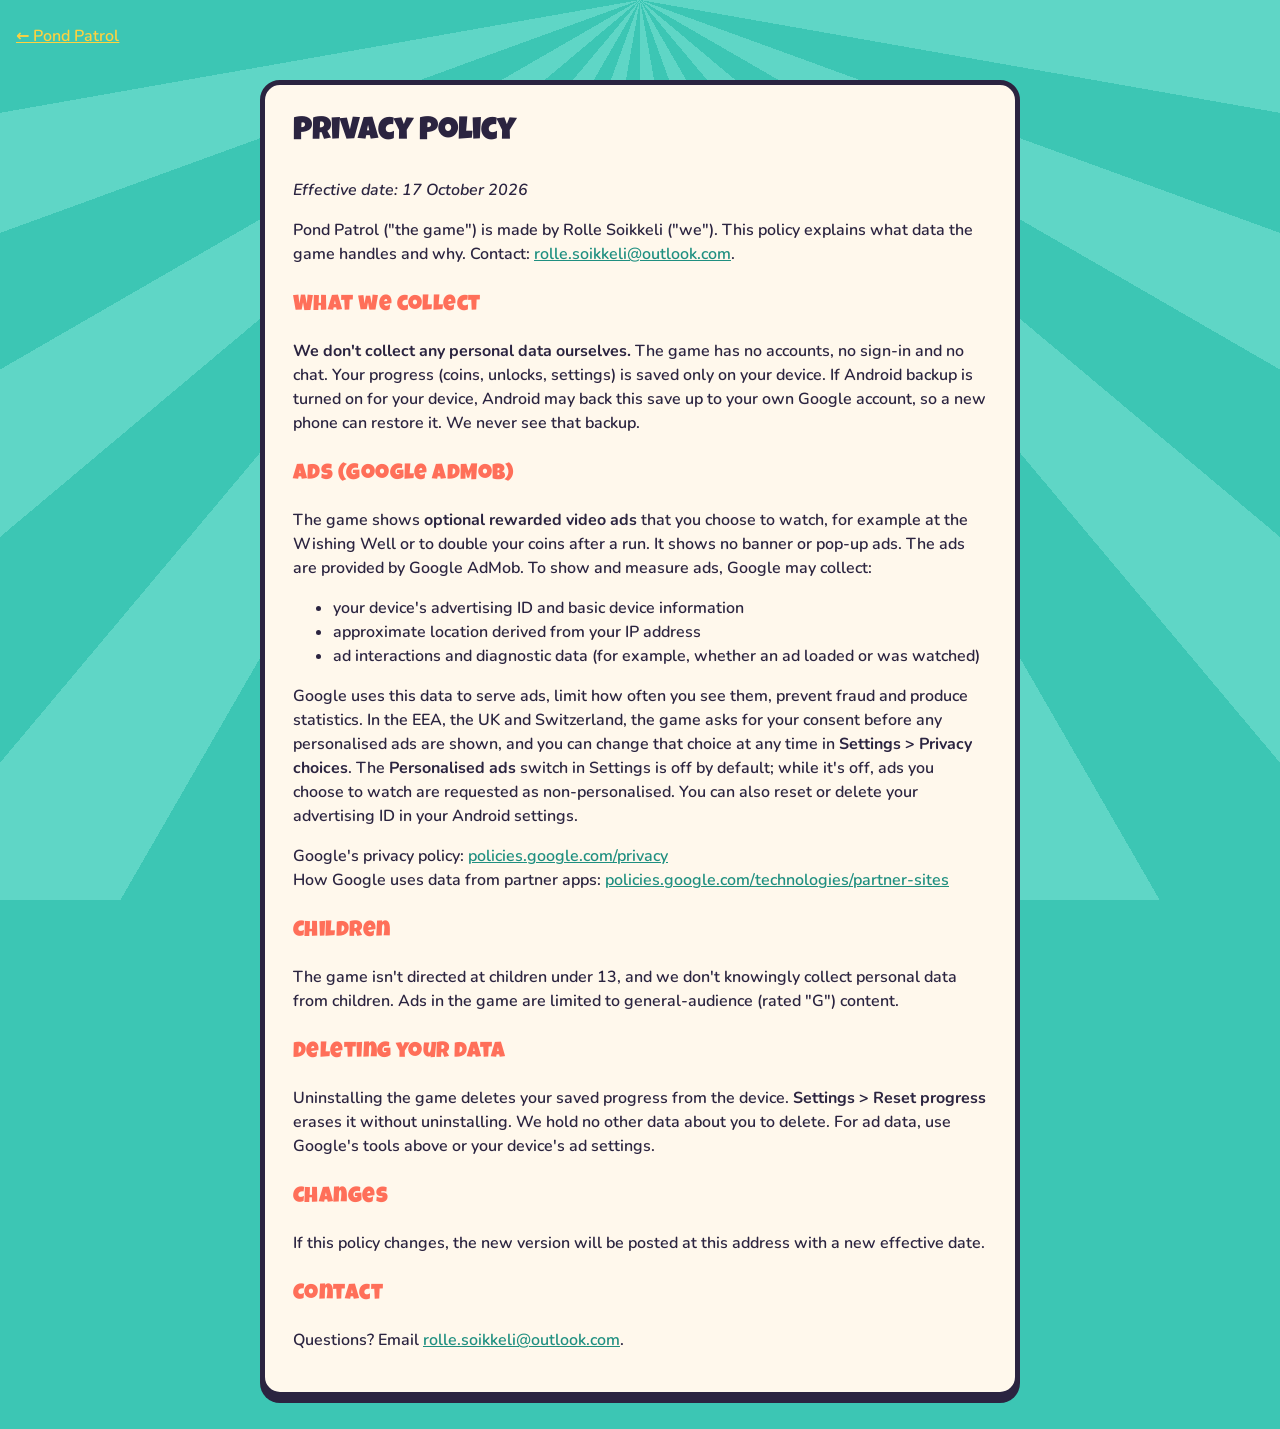
==== privacy.html @ 99eb1bd6 "Pond Patrol website: home page, privacy policy, app-ads.txt Co-Authored-By: Claude Opus 5.5 <noreply" ====
<!doctype html>
<html lang="en">
<head>
<meta charset="utf-8">
<meta name="viewport" content="width=device-width, initial-scale=1">
<title>Pond Patrol Privacy Policy</title>
<link rel="icon" href="img/icon.png">
<link rel="preconnect" href="https://fonts.googleapis.com">
<link rel="preconnect" href="https://fonts.gstatic.com" crossorigin>
<link href="https://fonts.googleapis.com/css2?family=Luckiest+Guy&family=Nunito:wght@600;800&display=swap" rel="stylesheet">
<link rel="stylesheet" href="style.css">
</head>
<body>
<a class="back" href="index.html">&larr; Pond Patrol</a>
<main class="doc">
<h1>Privacy Policy</h1>
<p><em>Effective date: 17 October 2026</em></p>
<p>Pond Patrol ("the game") is made by Rolle Soikkeli ("we"). This policy explains what data the game handles and why. Contact: <a href="mailto:rolle.soikkeli@outlook.com">rolle.soikkeli@outlook.com</a>.</p>

<h2>What we collect</h2>
<p><strong>We don't collect any personal data ourselves.</strong> The game has no accounts, no sign-in and no chat. Your progress (coins, unlocks, settings) is saved only on your device. If Android backup is turned on for your device, Android may back this save up to your own Google account, so a new phone can restore it. We never see that backup.</p>

<h2>Ads (Google AdMob)</h2>
<p>The game shows <strong>optional rewarded video ads</strong> that you choose to watch, for example at the Wishing Well or to double your coins after a run. It shows no banner or pop-up ads. The ads are provided by Google AdMob. To show and measure ads, Google may collect:</p>
<ul>
<li>your device's advertising ID and basic device information</li>
<li>approximate location derived from your IP address</li>
<li>ad interactions and diagnostic data (for example, whether an ad loaded or was watched)</li>
</ul>
<p>Google uses this data to serve ads, limit how often you see them, prevent fraud and produce statistics. In the EEA, the UK and Switzerland, the game asks for your consent before any personalised ads are shown, and you can change that choice at any time in <strong>Settings &gt; Privacy choices</strong>. The <strong>Personalised ads</strong> switch in Settings is off by default; while it's off, ads you choose to watch are requested as non-personalised. You can also reset or delete your advertising ID in your Android settings.</p>
<p>Google's privacy policy: <a href="https://policies.google.com/privacy">policies.google.com/privacy</a><br>
How Google uses data from partner apps: <a href="https://policies.google.com/technologies/partner-sites">policies.google.com/technologies/partner-sites</a></p>

<h2>Children</h2>
<p>The game isn't directed at children under 13, and we don't knowingly collect personal data from children. Ads in the game are limited to general-audience (rated "G") content.</p>

<h2>Deleting your data</h2>
<p>Uninstalling the game deletes your saved progress from the device. <strong>Settings &gt; Reset progress</strong> erases it without uninstalling. We hold no other data about you to delete. For ad data, use Google's tools above or your device's ad settings.</p>

<h2>Changes</h2>
<p>If this policy changes, the new version will be posted at this address with a new effective date.</p>

<h2>Contact</h2>
<p>Questions? Email <a href="mailto:rolle.soikkeli@outlook.com">rolle.soikkeli@outlook.com</a>.</p>
</main>
</body>
</html>
---- style.css ----
:root {
  --ink: #2b2440;
  --ink-soft: #3d3560;
  --teal: #3cc6b4;
  --teal-light: #5fd6c6;
  --sun: #ffd23f;
  --coral: #ff6f59;
  --paper: #fff8ec;
}

* { box-sizing: border-box; }

body {
  margin: 0;
  font-family: "Nunito", system-ui, sans-serif;
  font-weight: 600;
  color: var(--paper);
  background: var(--teal);
  background-image: repeating-conic-gradient(from 0deg at 50% 0%, var(--teal) 0deg 10deg, var(--teal-light) 10deg 20deg);
  background-attachment: fixed;
  line-height: 1.5;
}

a { color: var(--sun); }

.hero {
  text-align: center;
  padding: 48px 16px 24px;
}

.icon {
  border-radius: 28px;
  border: 6px solid var(--ink);
  box-shadow: 0 8px 0 var(--ink);
}

.logo, h2, .ribbon, .soon {
  font-family: "Luckiest Guy", "Nunito", sans-serif;
  font-weight: 400;
  letter-spacing: 0.02em;
}

.logo {
  margin: 16px 0 8px;
  font-size: clamp(64px, 16vw, 128px);
  line-height: 0.9;
  color: var(--sun);
  -webkit-text-stroke: 4px var(--ink);
  paint-order: stroke fill;
  text-shadow: 0 8px 0 var(--ink);
}

.ribbon {
  display: inline-block;
  margin: 8px 0 16px;
  padding: 8px 24px 4px;
  background: var(--coral);
  border: 5px solid var(--ink);
  border-radius: 16px;
  box-shadow: 0 6px 0 var(--ink);
  font-size: clamp(18px, 4.5vw, 26px);
}

.lead {
  max-width: 560px;
  margin: 0 auto;
  font-size: 18px;
  text-shadow: 0 2px 0 rgba(43, 36, 64, 0.6);
}

.soon {
  display: inline-block;
  margin-top: 24px;
  padding: 12px 28px 8px;
  background: var(--sun);
  color: var(--ink);
  border: 5px solid var(--ink);
  border-radius: 20px;
  box-shadow: 0 6px 0 var(--ink);
  font-size: 22px;
}

main {
  max-width: 1040px;
  margin: 0 auto;
  padding: 0 16px;
}

.trailer {
  text-align: center;
  margin: 24px 0 40px;
}

.trailer video {
  width: 270px;
  max-width: 100%;
  height: auto;
  border: 6px solid var(--ink);
  border-radius: 24px;
  box-shadow: 0 8px 0 var(--ink);
  background: var(--ink);
}

.features {
  display: grid;
  grid-template-columns: repeat(auto-fit, minmax(220px, 1fr));
  gap: 16px;
}

.feature, .fair {
  background: var(--ink-soft);
  border: 5px solid var(--ink);
  border-radius: 20px;
  box-shadow: 0 6px 0 var(--ink);
  padding: 16px 20px;
}

h2 {
  margin: 0 0 4px;
  color: var(--sun);
  font-size: 24px;
}

.feature p, .fair p { margin: 0; }

.shots {
  display: flex;
  gap: 12px;
  overflow-x: auto;
  padding: 32px 0 24px;
  scroll-snap-type: x mandatory;
}

.shots img {
  flex: 0 0 auto;
  width: 200px;
  height: auto;
  border: 5px solid var(--ink);
  border-radius: 18px;
  scroll-snap-align: start;
}

.fair {
  text-align: center;
  margin: 8px auto 40px;
  max-width: 640px;
}

footer {
  text-align: center;
  padding: 24px 16px 40px;
  background: var(--ink);
}

footer p { margin: 4px 0; }

.small { font-size: 13px; opacity: 0.7; }

/* the privacy policy page */
.doc {
  max-width: 760px;
  margin: 32px auto;
  padding: 24px 28px;
  background: var(--paper);
  color: var(--ink);
  border: 5px solid var(--ink);
  border-radius: 20px;
  box-shadow: 0 6px 0 var(--ink);
}

.doc h1 {
  font-family: "Luckiest Guy", sans-serif;
  font-weight: 400;
  color: var(--ink);
  margin-top: 0;
}

.doc h2 { color: var(--coral); font-size: 22px; margin-top: 24px; }
.doc a { color: #1f8f80; }
.back { display: inline-block; margin: 24px 0 0 16px; }
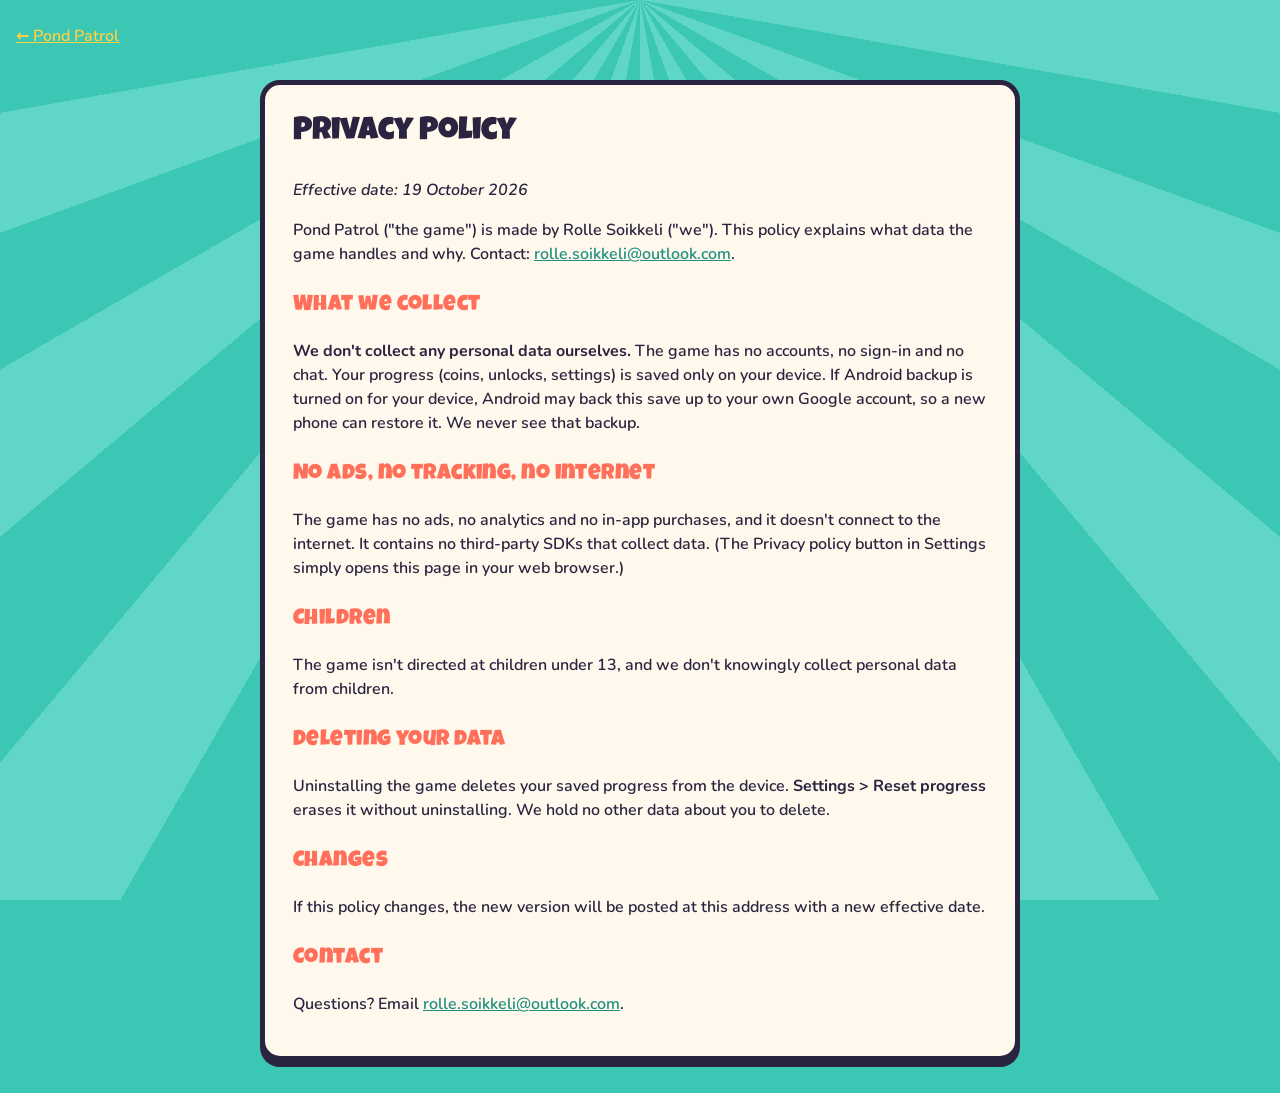
==== commit 03283639: "No ads in 1.0.0: privacy policy and front page updated Co-Authored-By: Claude Opus 5.5 <noreply@anth" ====
--- a/privacy.html
+++ b/privacy.html
@@ -14,28 +14,20 @@
 <a class="back" href="index.html">&larr; Pond Patrol</a>
 <main class="doc">
 <h1>Privacy Policy</h1>
-<p><em>Effective date: 17 October 2026</em></p>
+<p><em>Effective date: 19 October 2026</em></p>
 <p>Pond Patrol ("the game") is made by Rolle Soikkeli ("we"). This policy explains what data the game handles and why. Contact: <a href="mailto:rolle.soikkeli@outlook.com">rolle.soikkeli@outlook.com</a>.</p>
 
 <h2>What we collect</h2>
 <p><strong>We don't collect any personal data ourselves.</strong> The game has no accounts, no sign-in and no chat. Your progress (coins, unlocks, settings) is saved only on your device. If Android backup is turned on for your device, Android may back this save up to your own Google account, so a new phone can restore it. We never see that backup.</p>
 
-<h2>Ads (Google AdMob)</h2>
-<p>The game shows <strong>optional rewarded video ads</strong> that you choose to watch, for example at the Wishing Well or to double your coins after a run. It shows no banner or pop-up ads. The ads are provided by Google AdMob. To show and measure ads, Google may collect:</p>
-<ul>
-<li>your device's advertising ID and basic device information</li>
-<li>approximate location derived from your IP address</li>
-<li>ad interactions and diagnostic data (for example, whether an ad loaded or was watched)</li>
-</ul>
-<p>Google uses this data to serve ads, limit how often you see them, prevent fraud and produce statistics. In the EEA, the UK and Switzerland, the game asks for your consent before any personalised ads are shown, and you can change that choice at any time in <strong>Settings &gt; Privacy choices</strong>. The <strong>Personalised ads</strong> switch in Settings is off by default; while it's off, ads you choose to watch are requested as non-personalised. You can also reset or delete your advertising ID in your Android settings.</p>
-<p>Google's privacy policy: <a href="https://policies.google.com/privacy">policies.google.com/privacy</a><br>
-How Google uses data from partner apps: <a href="https://policies.google.com/technologies/partner-sites">policies.google.com/technologies/partner-sites</a></p>
+<h2>No ads, no tracking, no internet</h2>
+<p>The game has no ads, no analytics and no in-app purchases, and it doesn't connect to the internet. It contains no third-party SDKs that collect data. (The Privacy policy button in Settings simply opens this page in your web browser.)</p>
 
 <h2>Children</h2>
-<p>The game isn't directed at children under 13, and we don't knowingly collect personal data from children. Ads in the game are limited to general-audience (rated "G") content.</p>
+<p>The game isn't directed at children under 13, and we don't knowingly collect personal data from children.</p>
 
 <h2>Deleting your data</h2>
-<p>Uninstalling the game deletes your saved progress from the device. <strong>Settings &gt; Reset progress</strong> erases it without uninstalling. We hold no other data about you to delete. For ad data, use Google's tools above or your device's ad settings.</p>
+<p>Uninstalling the game deletes your saved progress from the device. <strong>Settings &gt; Reset progress</strong> erases it without uninstalling. We hold no other data about you to delete.</p>
 
 <h2>Changes</h2>
 <p>If this policy changes, the new version will be posted at this address with a new effective date.</p>
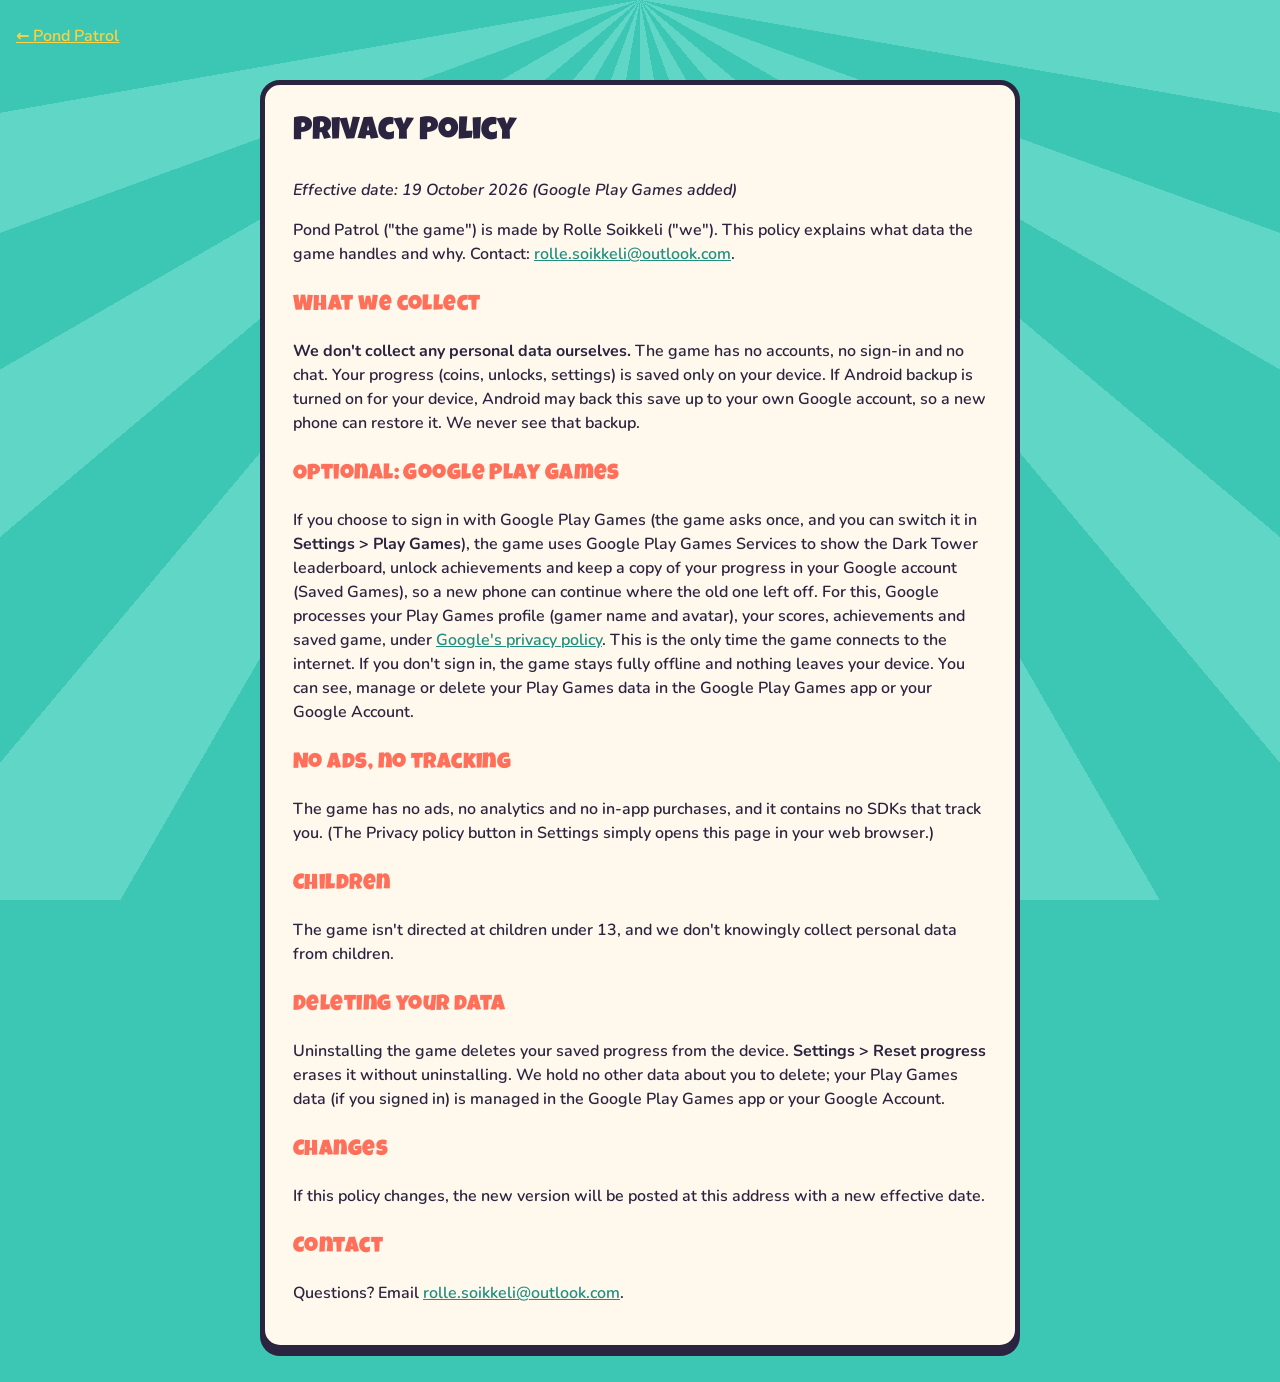
==== commit 1730b083: "Privacy policy: optional Google Play Games sign-in Co-Authored-By: Claude Opus 5.5 <noreply@anthropi" ====
--- a/privacy.html
+++ b/privacy.html
@@ -14,20 +14,23 @@
 <a class="back" href="index.html">&larr; Pond Patrol</a>
 <main class="doc">
 <h1>Privacy Policy</h1>
-<p><em>Effective date: 19 October 2026</em></p>
+<p><em>Effective date: 19 October 2026 (Google Play Games added)</em></p>
 <p>Pond Patrol ("the game") is made by Rolle Soikkeli ("we"). This policy explains what data the game handles and why. Contact: <a href="mailto:rolle.soikkeli@outlook.com">rolle.soikkeli@outlook.com</a>.</p>
 
 <h2>What we collect</h2>
 <p><strong>We don't collect any personal data ourselves.</strong> The game has no accounts, no sign-in and no chat. Your progress (coins, unlocks, settings) is saved only on your device. If Android backup is turned on for your device, Android may back this save up to your own Google account, so a new phone can restore it. We never see that backup.</p>
 
-<h2>No ads, no tracking, no internet</h2>
-<p>The game has no ads, no analytics and no in-app purchases, and it doesn't connect to the internet. It contains no third-party SDKs that collect data. (The Privacy policy button in Settings simply opens this page in your web browser.)</p>
+<h2>Optional: Google Play Games</h2>
+<p>If you choose to sign in with Google Play Games (the game asks once, and you can switch it in <strong>Settings &gt; Play Games</strong>), the game uses Google Play Games Services to show the Dark Tower leaderboard, unlock achievements and keep a copy of your progress in your Google account (Saved Games), so a new phone can continue where the old one left off. For this, Google processes your Play Games profile (gamer name and avatar), your scores, achievements and saved game, under <a href="https://policies.google.com/privacy">Google's privacy policy</a>. This is the only time the game connects to the internet. If you don't sign in, the game stays fully offline and nothing leaves your device. You can see, manage or delete your Play Games data in the Google Play Games app or your Google Account.</p>
+
+<h2>No ads, no tracking</h2>
+<p>The game has no ads, no analytics and no in-app purchases, and it contains no SDKs that track you. (The Privacy policy button in Settings simply opens this page in your web browser.)</p>
 
 <h2>Children</h2>
 <p>The game isn't directed at children under 13, and we don't knowingly collect personal data from children.</p>
 
 <h2>Deleting your data</h2>
-<p>Uninstalling the game deletes your saved progress from the device. <strong>Settings &gt; Reset progress</strong> erases it without uninstalling. We hold no other data about you to delete.</p>
+<p>Uninstalling the game deletes your saved progress from the device. <strong>Settings &gt; Reset progress</strong> erases it without uninstalling. We hold no other data about you to delete; your Play Games data (if you signed in) is managed in the Google Play Games app or your Google Account.</p>
 
 <h2>Changes</h2>
 <p>If this policy changes, the new version will be posted at this address with a new effective date.</p>
